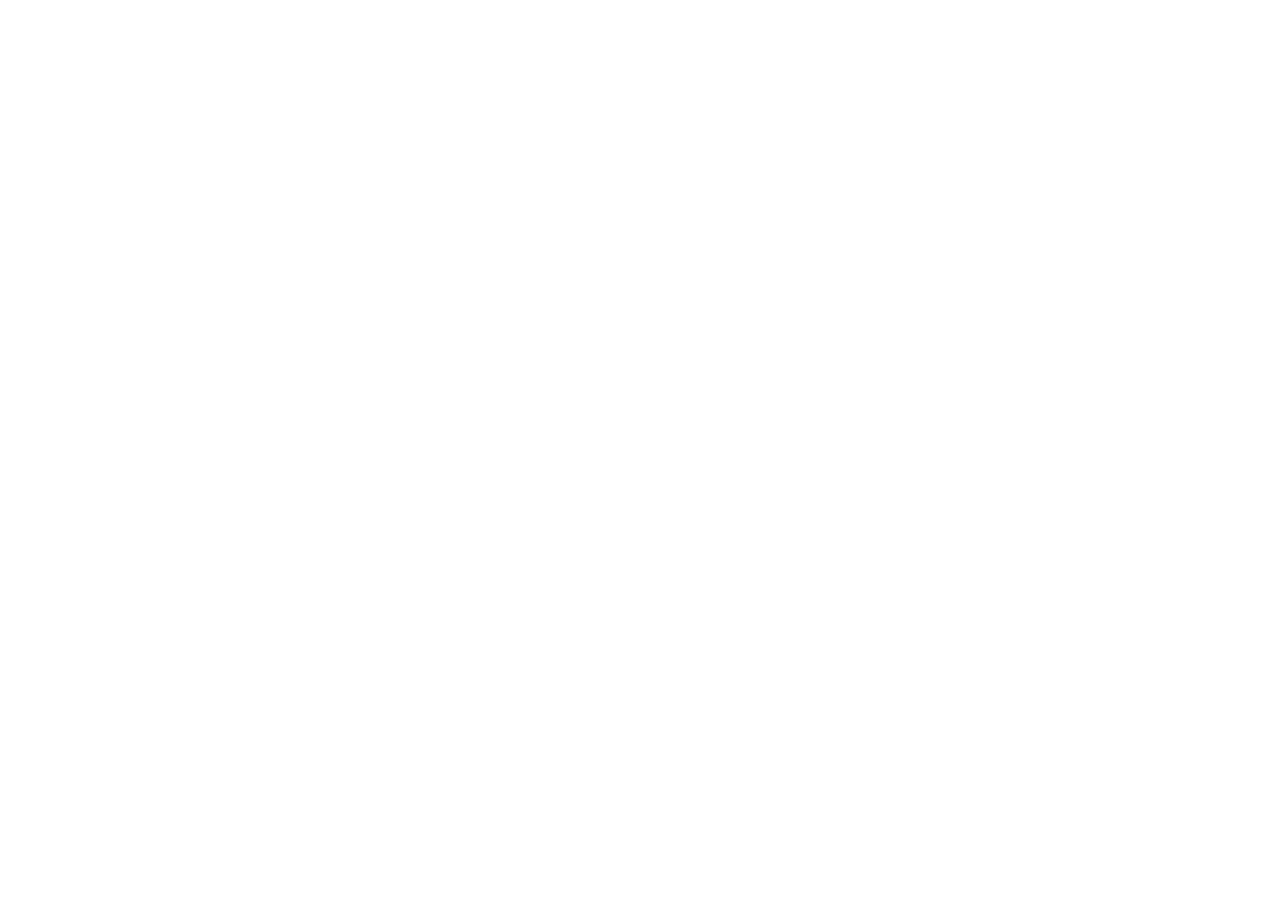
==== pages/home/index.html @ 8817cc6f "init: start-project" ====
<!DOCTYPE html>
<html lang="en">
<head>
    <meta charset="UTF-8">
    <meta http-equiv="X-UA-Compatible" content="IE=edge">
    <meta name="viewport" content="width=device-width, initial-scale=1.0">
    <title>Document</title>
</head>
<body>
    
</body>
</html>
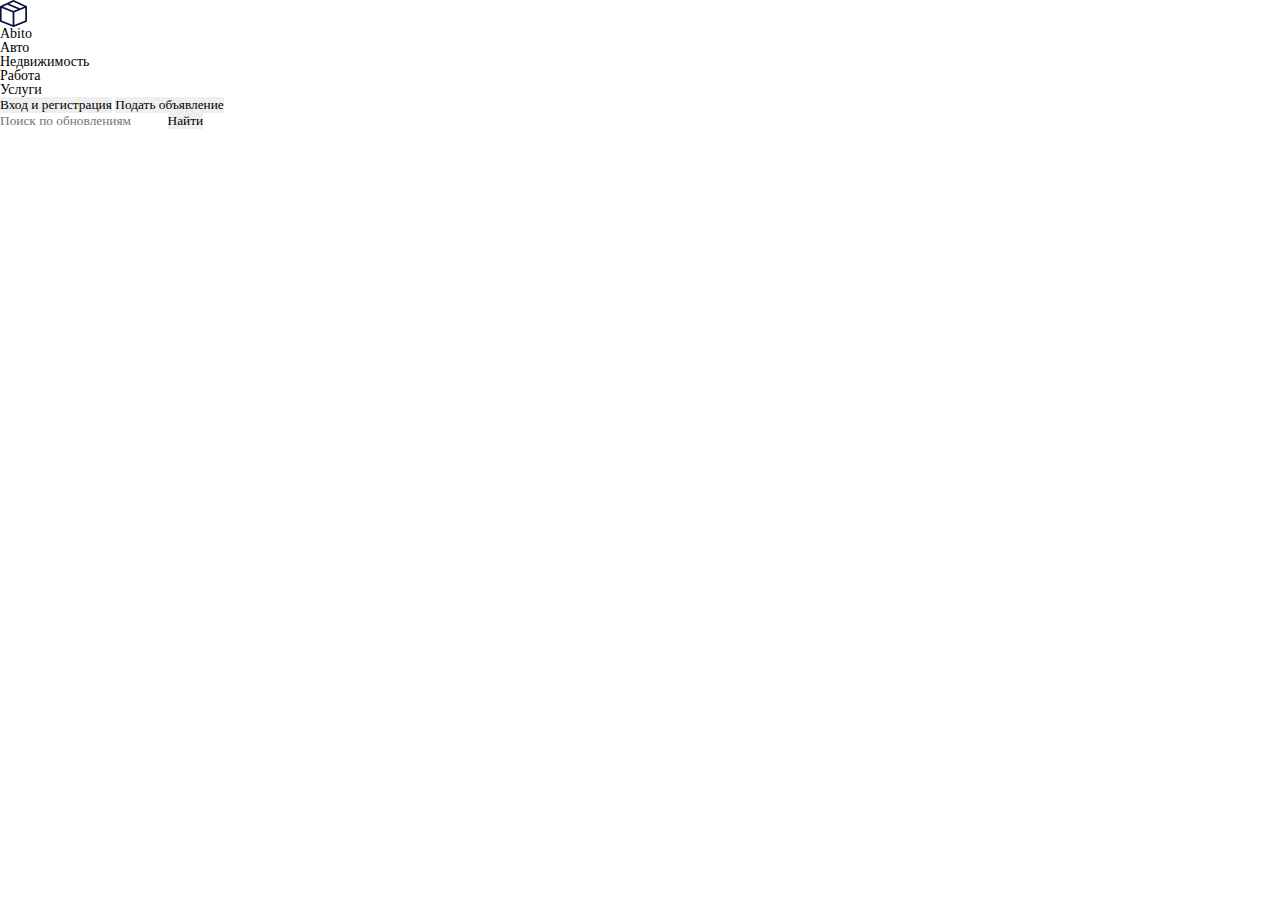
==== commit 6719449e: "feat: add header, add header.css" ====
--- a/pages/home/index.html
+++ b/pages/home/index.html
@@ -4,8 +4,42 @@
     <meta charset="UTF-8">
     <meta http-equiv="X-UA-Compatible" content="IE=edge">
     <meta name="viewport" content="width=device-width, initial-scale=1.0">
-    <title>Document</title>
+    <link rel="stylesheet" href="/assetes/css/reset.css">
+    <link rel="stylesheet" href="/assetes/fonts/fonts.css">
+    <title>Abito Home</title>
 </head>
+<header>
+    <div class="container">
+        <nav class="header__nav nav">
+            <div class="header__nav__row_left">
+                <div class="nav__row_left__logo">
+                    <img src="/assetes/img/Home/header_img.png" alt="logo">
+                    <h1 class="logo">Abito</h1>
+                </div>
+                <ul class="header__menu menu">
+                    <li>Авто</li>
+                    <li>Недвижимость</li>
+                    <li>Работа</li>
+                    <li>Услуги</li>
+                </ul>
+            </div>
+            <div class="header__nav__row_right">
+                <button class="header__nav__row_right__buttonreg button">
+                    Вход и регистрация
+                </button>
+                <button class="header__nav__row_right__buttonadd button">
+                    Подать объявление
+                </button>
+            </div>
+        </nav>
+        <form class="header__search search">
+            <input type="text" placeholder="Поиск по обновлениям">
+            <button class="header__search__button button">
+                Найти
+            </button>
+        </form>
+    </div>
+</header>
 <body>
     
 </body>
--- a/assetes/fonts/fonts.css
+++ b/assetes/fonts/fonts.css
@@ -0,0 +1 @@
+@import url('https://fonts.googleapis.com/css2?family=Roboto:ital,wght@0,100;0,300;0,400;0,500;0,700;0,900;1,100;1,300;1,400;1,500;1,700;1,900&display=swap')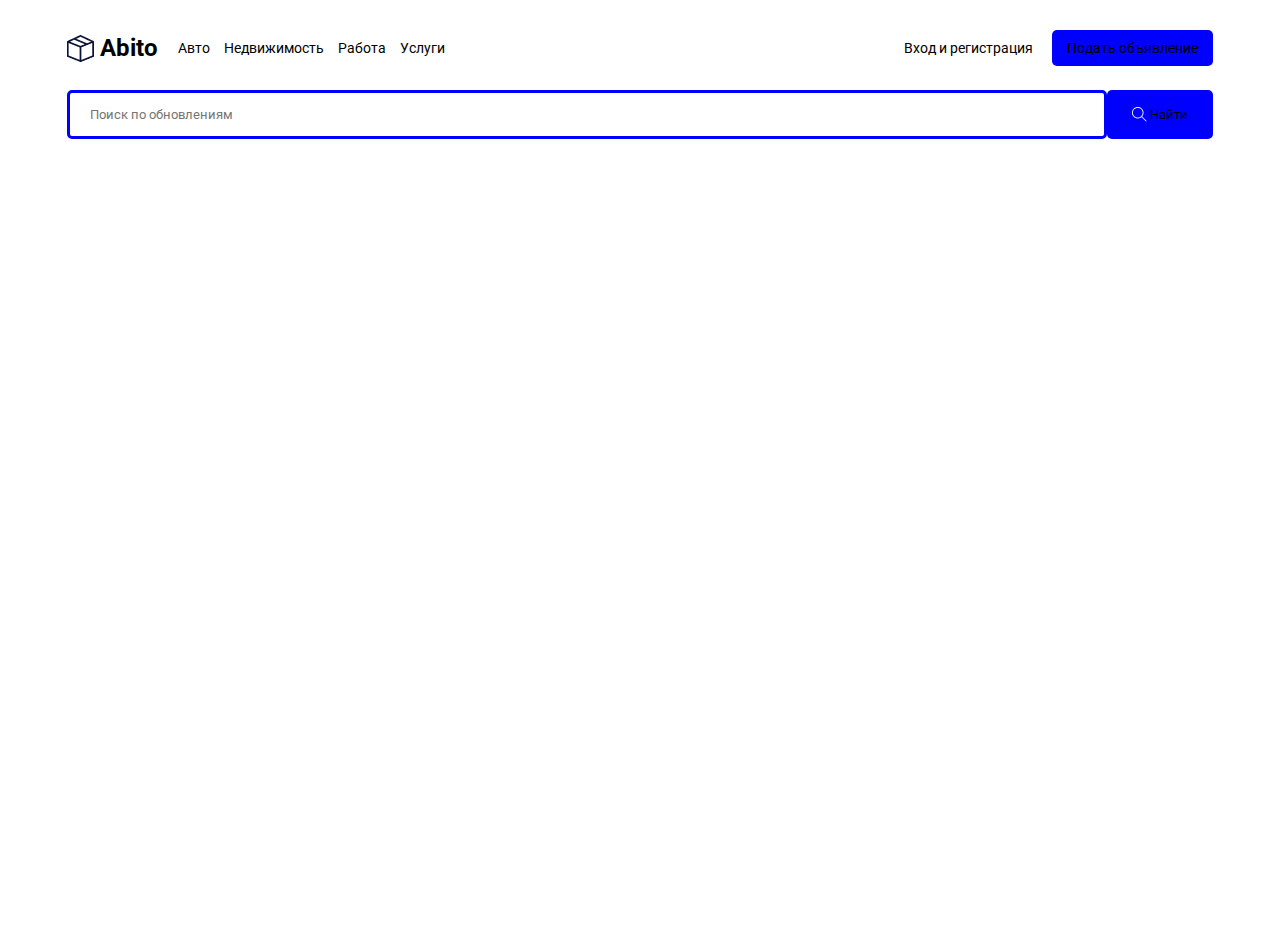
==== commit 67c50674: "feat: finish header and header.css" ====
--- a/pages/home/index.html
+++ b/pages/home/index.html
@@ -6,21 +6,22 @@
     <meta name="viewport" content="width=device-width, initial-scale=1.0">
     <link rel="stylesheet" href="/assetes/css/reset.css">
     <link rel="stylesheet" href="/assetes/fonts/fonts.css">
+    <link rel="stylesheet" href="/assetes/css/header.css">
     <title>Abito Home</title>
 </head>
-<header>
+<header class="header">
     <div class="container">
         <nav class="header__nav nav">
             <div class="header__nav__row_left">
                 <div class="nav__row_left__logo">
-                    <img src="/assetes/img/Home/header_img.png" alt="logo">
-                    <h1 class="logo">Abito</h1>
+                    <a class="logo__href" href="#"><img src="/assetes/img/Home/header_img.png" alt="logo"></a>
+                    <a class="logo__href" href="#"><h1 class="logo">Abito</h1></a>
                 </div>
                 <ul class="header__menu menu">
-                    <li>Авто</li>
-                    <li>Недвижимость</li>
-                    <li>Работа</li>
-                    <li>Услуги</li>
+                    <li><a class="menu__href" href="#">Авто</a></li>
+                    <li><a class="menu__href" href="#">Недвижимость</a></li>
+                    <li><a class="menu__href" href="#">Работа</a></li>
+                    <li><a class="menu__href" href="#">Услуги</a></li>
                 </ul>
             </div>
             <div class="header__nav__row_right">
@@ -33,8 +34,9 @@
             </div>
         </nav>
         <form class="header__search search">
-            <input type="text" placeholder="Поиск по обновлениям">
+            <input class="search__input" type="text" placeholder="Поиск по обновлениям">
             <button class="header__search__button button">
+                <img src="/assetes/img/Home/search 3.png" alt="search">
                 Найти
             </button>
         </form>
--- a/assetes/css/header.css
+++ b/assetes/css/header.css
@@ -0,0 +1,86 @@
+.container {
+    max-width: 1146px;
+    margin: 0px auto;
+}
+.header{
+    margin-top: 30px;
+    font-family: -apple-system, BlinkMacSystemFont, 'Segoe UI', Roboto, Oxygen, Ubuntu, Cantarell, 'Open Sans', 'Helvetica Neue', sans-serif;
+}
+.header__nav {
+    display: flex;
+    justify-content: space-between;
+}
+.header__nav__row_left {
+    display: flex;
+}
+.nav__row_left__logo {
+    display: flex;
+    align-items: center;
+    margin-right: 20px;
+}
+.logo {
+    font-size: 24px;
+    font-weight: bolder;
+    padding-left: 6px;
+}
+.logo__href{
+    color:black
+}
+.menu {
+    display: flex;
+    align-items: center;
+}
+.menu__href{
+    text-decoration: none;
+    color: black;
+    font-size: 14px;
+}
+.menu__href:hover{
+    text-decoration: underline;
+}
+.header__menu li {
+    padding-right: 14px;
+    font-size: 14px;
+}
+.header__menu:last-child{
+padding-right: 0px;
+}
+.header__nav__row_right__buttonreg {
+    width: 161px;
+    height: 36px;
+    border-radius: 5px;
+    font-size: 14px;
+    background-color: transparent;
+}
+.header__nav__row_right__buttonreg:hover{
+    background-color: whitesmoke;
+    font-weight: bold;
+}
+.header__nav__row_right__buttonadd {
+    width: 161px;
+    height: 36px;
+    border-radius: 5px;
+    background-color: blue;
+    font-size: 14px;
+}
+.header__nav__row_right__buttonadd:hover{
+    font-weight: bold;
+}
+.header__search {
+    display: flex;
+    max-width: auto;
+    margin-top: 24px;
+}
+.search input {
+    flex-grow: 1;
+    max-width: 1040px;
+    padding: 14px 20px;
+    border: 3px solid blue;
+    border-radius: 5px;
+}
+.header__search__button {
+    max-width: 107px;
+    padding: 14px 25px;
+    border-radius: 5px;
+    background-color: blue;
+}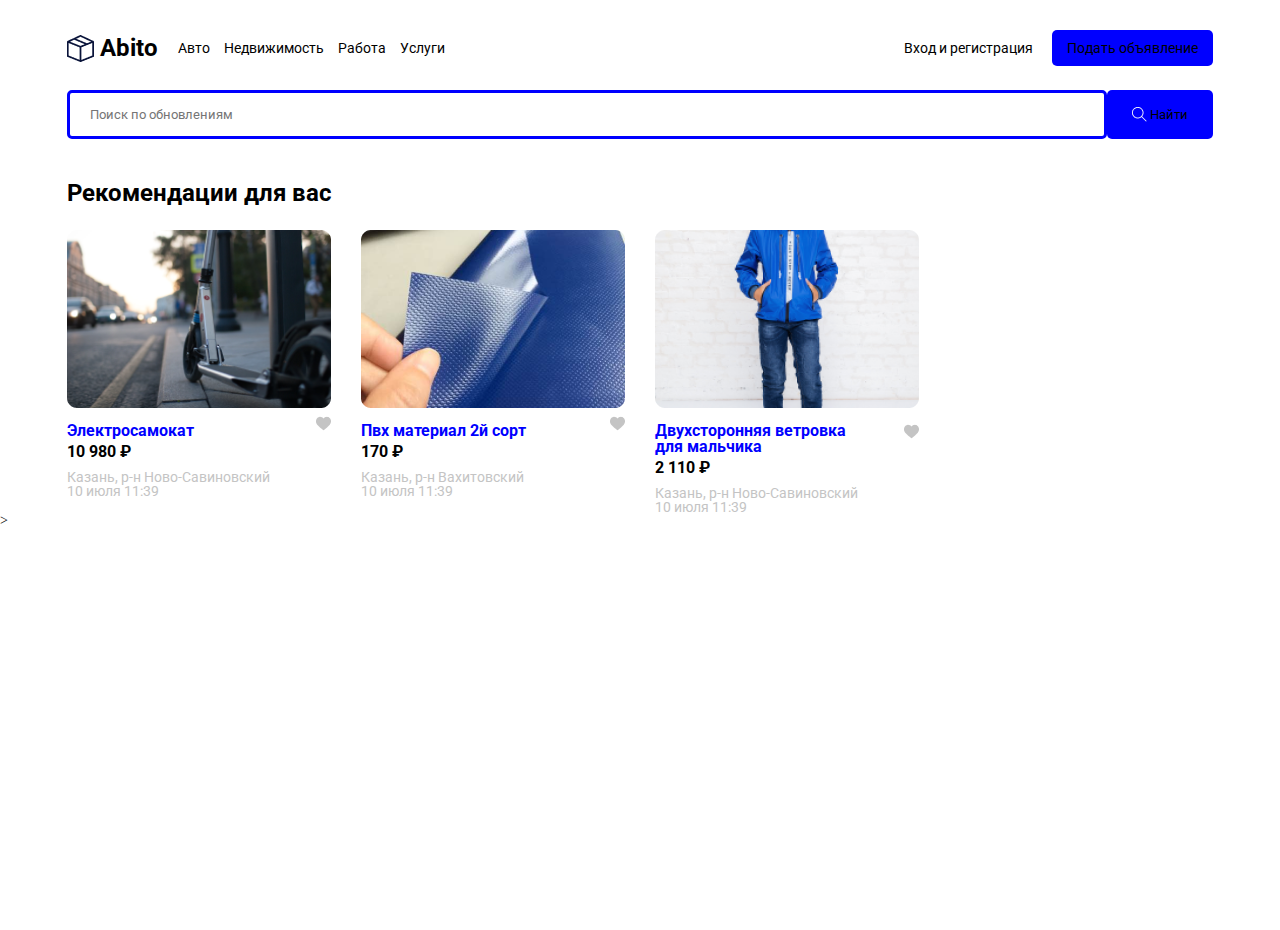
==== commit 9ea2b87c: "feat: change main, add main style.css" ====
--- a/pages/home/index.html
+++ b/pages/home/index.html
@@ -7,6 +7,7 @@
     <link rel="stylesheet" href="/assetes/css/reset.css">
     <link rel="stylesheet" href="/assetes/fonts/fonts.css">
     <link rel="stylesheet" href="/assetes/css/header.css">
+    <link rel="stylesheet" href="/pages/home/style.css">
     <title>Abito Home</title>
 </head>
 <header class="header">
@@ -43,6 +44,53 @@
     </div>
 </header>
 <body>
-    
+    <div class="container">
+        <main class="main">
+                <div class="main__recommendation">
+                    <h1 class="recommendation__title">Рекомендации для вас</h1>
+                    <div class="recommendation__row">
+                        <div class="recommendation__card">
+                            <div class="card__img">
+                                <a href="/pages/single/index.html"><img src="/assetes/img/Home/main/main_img1.png" alt="card"></a>
+                            </div>
+                            <div class="card__row">
+                                <a href="/pages/single/index.html"><h2 class="card__title">Электросамокат</h2></a>
+                                <div class="card__row__img"></div>
+                            </div>
+                            <p class="card__price">10 980 ₽</p>
+                            <p class="card__adress">Казань, р-н Ново-Савиновский</p>
+                            <p class="card__date">10 июля 11:39</p>
+                        </div>
+                        <div class="recommendation__card">
+                            <div class="card__img">
+                                <a href="/pages/single/index.html"><img src="/assetes/img/Home/main/main_img2.png" alt="card"></a>
+                            </div>
+                            <div class="card__row">
+                                <a href="/pages/single/index.html"><h2 class="card__title">Пвх материал 2й сорт</h2></a>
+                                <div class="card__row__img"></div>
+                            </div>
+                            <p class="card__price">170 ₽</p>
+                            <p class="card__adress">Казань, р-н Вахитовский</p>
+                            <p class="card__date">10 июля 11:39</p>
+                        </div>
+                        <div class="recommendation__card">
+                            <div class="card__img">
+                                <a href="/pages/single/index.html"><img src="/assetes/img/Home/main/main_img3.png   " alt="card"></a>
+                            </div>
+                            <div class="card__row">
+                                <a href="/pages/single/index.html"><h2 class="card__title">Двухсторонняя ветровка <br> для мальчика</h2></a>
+                                <div class="card__row__img"></div>
+                            </div>
+                            <p class="card__price">2 110 ₽</p>
+                            <p class="card__adress">Казань, р-н Ново-Савиновский</p>
+                            <p class="card__date">10 июля 11:39</p>
+                        </div>
+                    </div>
+                </div>
+                <div class="main__services">
+                    
+                </div>
+        </main>
+    </div>>
 </body>
 </html>--- a/pages/home/style.css
+++ b/pages/home/style.css
@@ -0,0 +1,58 @@
+.container {
+    max-width: 1146px;
+    margin: 0px auto;
+}
+.main {
+    padding-top: 42px;
+    font-family: -apple-system, BlinkMacSystemFont, 'Segoe UI', Roboto, Oxygen, Ubuntu, Cantarell, 'Open Sans', 'Helvetica Neue', sans-serif;
+}
+.main__recommendation {
+}
+.recommendation__title {
+    font-size: 24px;
+    font-weight: bold;
+}
+.recommendation__row {
+    display: flex;
+    padding-top: 15px;
+}
+.recommendation__card {
+    padding-right: 30px;
+    padding-top: 10px;
+}
+.card__img{
+}
+.card__row {
+    display: flex;
+    justify-content: space-between;
+    align-items: center;
+}
+.card__row__img{
+    background: url(/assetes/img/Home/main/main_favourite.png) no-repeat 50% 50%;
+    width: 15px;
+    height: 15px;
+    display: block;
+}
+.card__row__img:hover{
+    background: url(/assetes/img/Home/main/main_favourite_1.png) no-repeat 50% 50%;
+}
+.card__title {
+    font-size: 16px;
+    font-weight: bold;
+    color: blue;
+    padding-top: 15px;
+}
+.card__price {
+    font-size: 16px;
+    font-weight: bold;
+    padding-top: 5px;
+}
+.card__adress {
+    font-size: 14px;
+    color: #C4C4C4;
+    padding-top: 10px;
+}
+.card__date {
+    font-size: 14px;
+    color: #C4C4C4;
+}